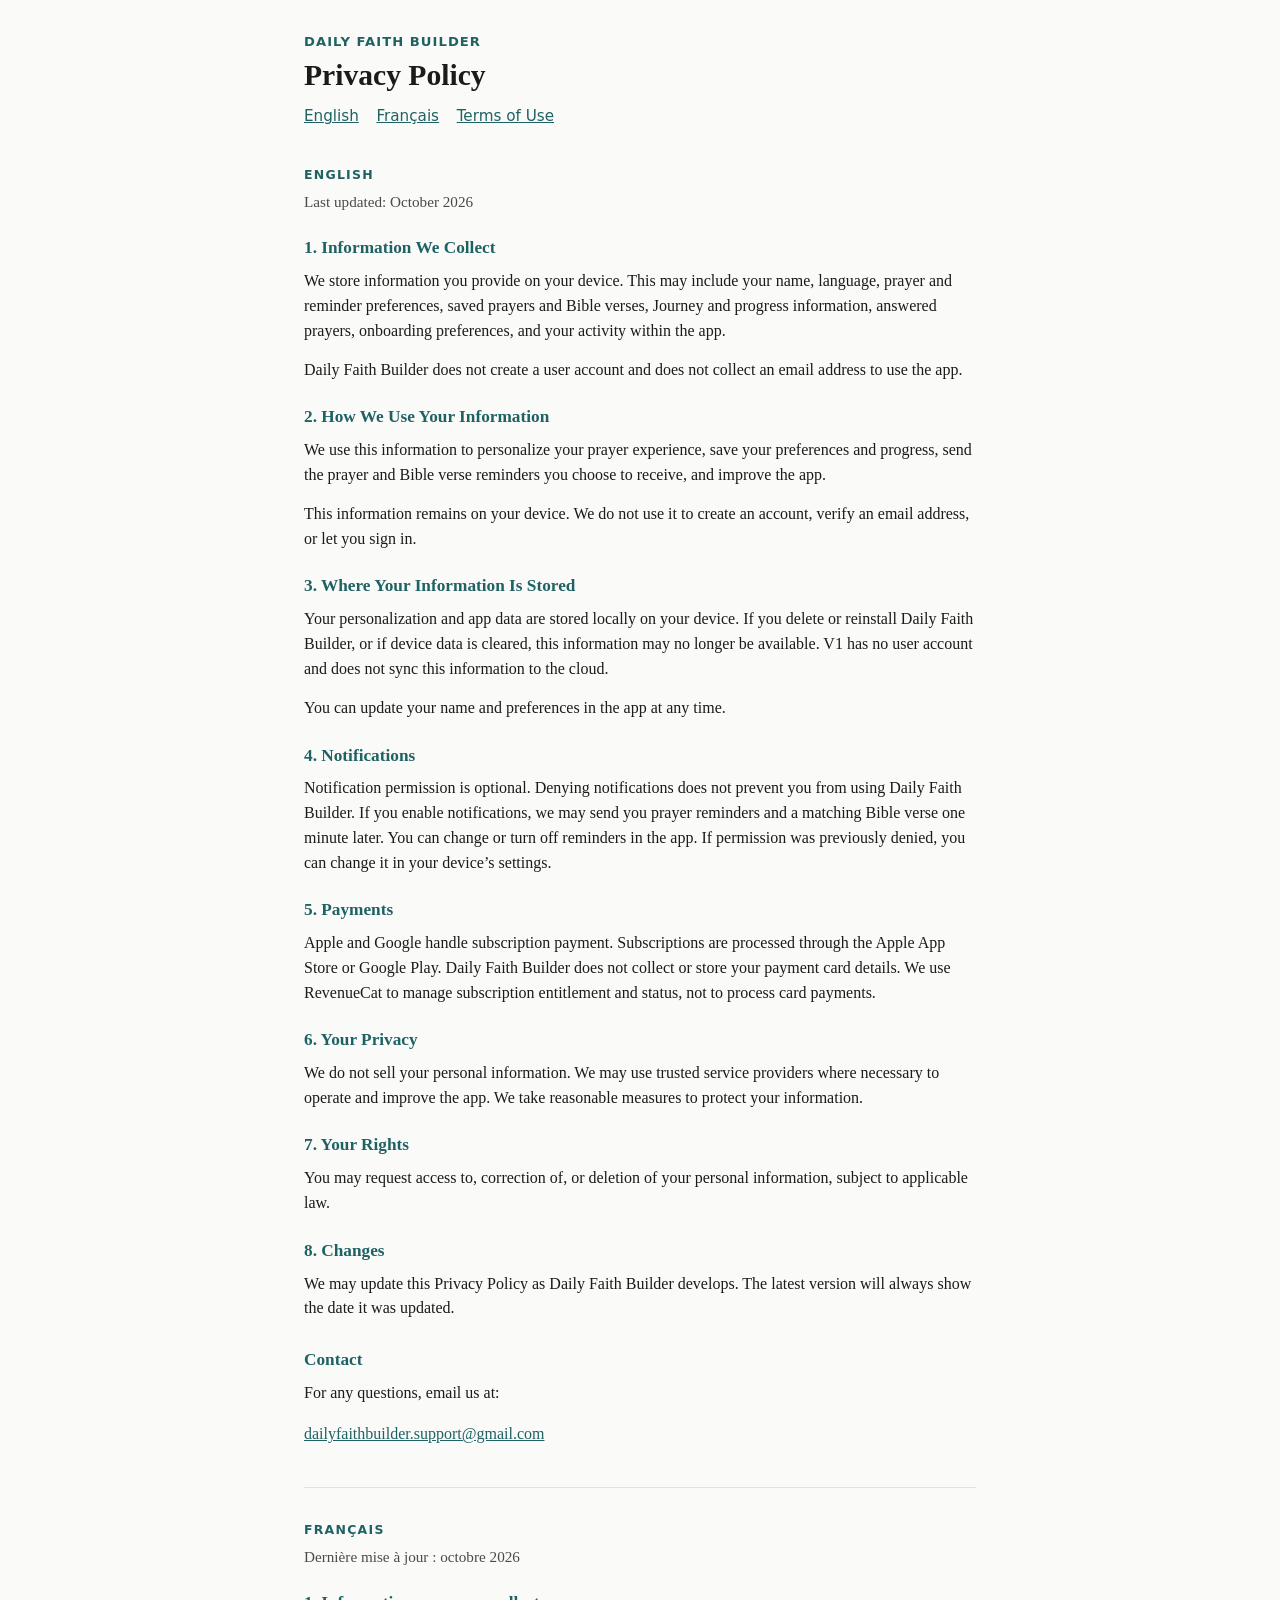
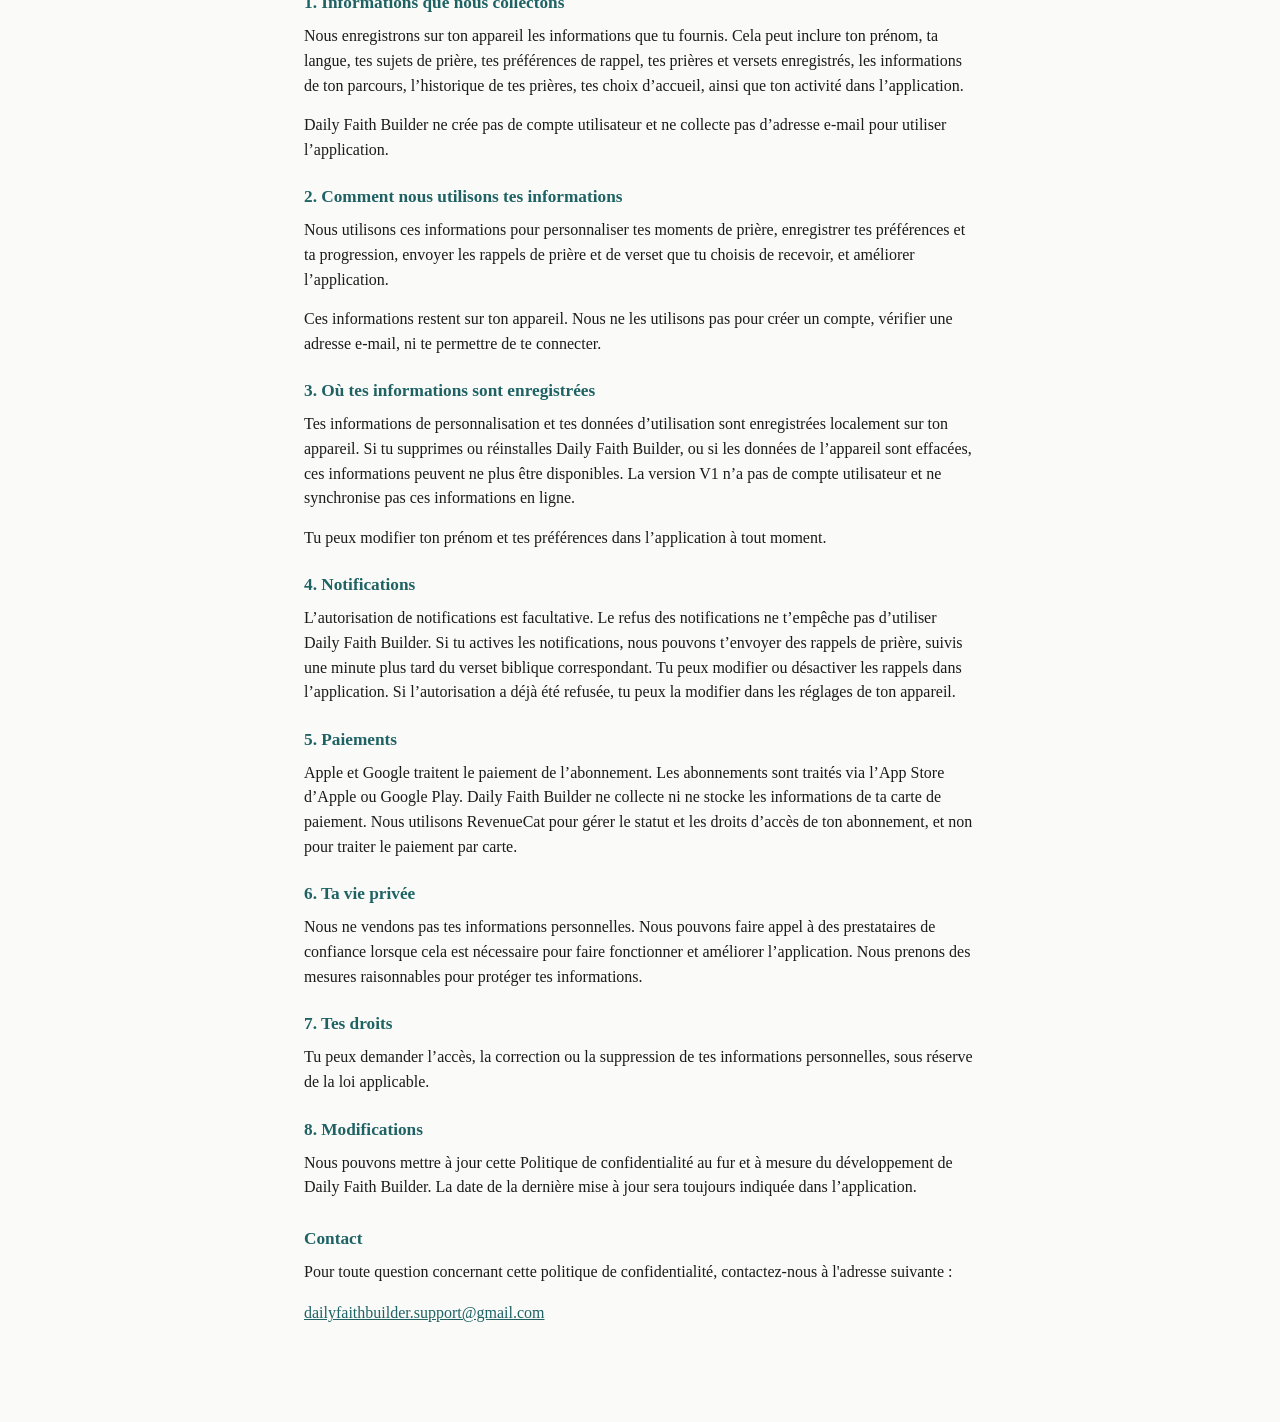
==== privacy/index.html @ 86c6c955 "Add files via upload" ====
<!DOCTYPE html>
<html lang="en">
<head>
  <meta charset="utf-8">
  <meta name="viewport" content="width=device-width, initial-scale=1">
  <meta name="robots" content="index,follow">
  <title>Daily Faith Builder — Privacy Policy</title>
  <link rel="stylesheet" href="../styles.css">
</head>
<body>
  <main class="wrap">
    <p class="brand">Daily Faith Builder</p>
    <h1>Privacy Policy</h1>
    <nav class="nav" aria-label="Page">
      <a href="#english">English</a>
      <a href="#francais">Français</a>
      <a href="../terms/">Terms of Use</a>
    </nav>

    <article class="lang" id="english" lang="en">
      <h2>English</h2>
      <p class="updated">Last updated: October 2026</p>
        <section class="section">
          <h3>1. Information We Collect</h3>
          <p>We store information you provide on your device. This may include your name, language, prayer and reminder preferences, saved prayers and Bible verses, Journey and progress information, answered prayers, onboarding preferences, and your activity within the app.</p>
          <p>Daily Faith Builder does not create a user account and does not collect an email address to use the app.</p>
        </section>
        <section class="section">
          <h3>2. How We Use Your Information</h3>
          <p>We use this information to personalize your prayer experience, save your preferences and progress, send the prayer and Bible verse reminders you choose to receive, and improve the app.</p>
          <p>This information remains on your device. We do not use it to create an account, verify an email address, or let you sign in.</p>
        </section>
        <section class="section">
          <h3>3. Where Your Information Is Stored</h3>
          <p>Your personalization and app data are stored locally on your device. If you delete or reinstall Daily Faith Builder, or if device data is cleared, this information may no longer be available. V1 has no user account and does not sync this information to the cloud.</p>
          <p>You can update your name and preferences in the app at any time.</p>
        </section>
        <section class="section">
          <h3>4. Notifications</h3>
          <p>Notification permission is optional. Denying notifications does not prevent you from using Daily Faith Builder. If you enable notifications, we may send you prayer reminders and a matching Bible verse one minute later. You can change or turn off reminders in the app. If permission was previously denied, you can change it in your device’s settings.</p>
        </section>
        <section class="section">
          <h3>5. Payments</h3>
          <p>Apple and Google handle subscription payment. Subscriptions are processed through the Apple App Store or Google Play. Daily Faith Builder does not collect or store your payment card details. We use RevenueCat to manage subscription entitlement and status, not to process card payments.</p>
        </section>
        <section class="section">
          <h3>6. Your Privacy</h3>
          <p>We do not sell your personal information. We may use trusted service providers where necessary to operate and improve the app. We take reasonable measures to protect your information.</p>
        </section>
        <section class="section">
          <h3>7. Your Rights</h3>
          <p>You may request access to, correction of, or deletion of your personal information, subject to applicable law.</p>
        </section>
        <section class="section">
          <h3>8. Changes</h3>
          <p>We may update this Privacy Policy as Daily Faith Builder develops. The latest version will always show the date it was updated.</p>
        </section>
        <div class="contact">
          <h3>Contact</h3>
          <p>For any questions, email us at:</p>
          <p><a class="email" href="mailto:dailyfaithbuilder.support@gmail.com">dailyfaithbuilder.support@gmail.com</a></p>
        </div>
    </article>

    <article class="lang" id="francais" lang="fr">
      <h2>Français</h2>
      <p class="updated">Dernière mise à jour : octobre 2026</p>
        <section class="section">
          <h3>1. Informations que nous collectons</h3>
          <p>Nous enregistrons sur ton appareil les informations que tu fournis. Cela peut inclure ton prénom, ta langue, tes sujets de prière, tes préférences de rappel, tes prières et versets enregistrés, les informations de ton parcours, l’historique de tes prières, tes choix d’accueil, ainsi que ton activité dans l’application.</p>
          <p>Daily Faith Builder ne crée pas de compte utilisateur et ne collecte pas d’adresse e-mail pour utiliser l’application.</p>
        </section>
        <section class="section">
          <h3>2. Comment nous utilisons tes informations</h3>
          <p>Nous utilisons ces informations pour personnaliser tes moments de prière, enregistrer tes préférences et ta progression, envoyer les rappels de prière et de verset que tu choisis de recevoir, et améliorer l’application.</p>
          <p>Ces informations restent sur ton appareil. Nous ne les utilisons pas pour créer un compte, vérifier une adresse e-mail, ni te permettre de te connecter.</p>
        </section>
        <section class="section">
          <h3>3. Où tes informations sont enregistrées</h3>
          <p>Tes informations de personnalisation et tes données d’utilisation sont enregistrées localement sur ton appareil. Si tu supprimes ou réinstalles Daily Faith Builder, ou si les données de l’appareil sont effacées, ces informations peuvent ne plus être disponibles. La version V1 n’a pas de compte utilisateur et ne synchronise pas ces informations en ligne.</p>
          <p>Tu peux modifier ton prénom et tes préférences dans l’application à tout moment.</p>
        </section>
        <section class="section">
          <h3>4. Notifications</h3>
          <p>L’autorisation de notifications est facultative. Le refus des notifications ne t’empêche pas d’utiliser Daily Faith Builder. Si tu actives les notifications, nous pouvons t’envoyer des rappels de prière, suivis une minute plus tard du verset biblique correspondant. Tu peux modifier ou désactiver les rappels dans l’application. Si l’autorisation a déjà été refusée, tu peux la modifier dans les réglages de ton appareil.</p>
        </section>
        <section class="section">
          <h3>5. Paiements</h3>
          <p>Apple et Google traitent le paiement de l’abonnement. Les abonnements sont traités via l’App Store d’Apple ou Google Play. Daily Faith Builder ne collecte ni ne stocke les informations de ta carte de paiement. Nous utilisons RevenueCat pour gérer le statut et les droits d’accès de ton abonnement, et non pour traiter le paiement par carte.</p>
        </section>
        <section class="section">
          <h3>6. Ta vie privée</h3>
          <p>Nous ne vendons pas tes informations personnelles. Nous pouvons faire appel à des prestataires de confiance lorsque cela est nécessaire pour faire fonctionner et améliorer l’application. Nous prenons des mesures raisonnables pour protéger tes informations.</p>
        </section>
        <section class="section">
          <h3>7. Tes droits</h3>
          <p>Tu peux demander l’accès, la correction ou la suppression de tes informations personnelles, sous réserve de la loi applicable.</p>
        </section>
        <section class="section">
          <h3>8. Modifications</h3>
          <p>Nous pouvons mettre à jour cette Politique de confidentialité au fur et à mesure du développement de Daily Faith Builder. La date de la dernière mise à jour sera toujours indiquée dans l’application.</p>
        </section>
        <div class="contact">
          <h3>Contact</h3>
          <p>Pour toute question concernant cette politique de confidentialité, contactez-nous à l'adresse suivante :</p>
          <p><a class="email" href="mailto:dailyfaithbuilder.support@gmail.com">dailyfaithbuilder.support@gmail.com</a></p>
        </div>
    </article>

  </main>
</body>
</html>
---- styles.css ----
/* Public legal pages — static, no analytics, no cookies. */
:root {
  color-scheme: light;
  --bg: #fafaf8;
  --ink: #1b1b1b;
  --muted: #4a4a46;
  --accent: #1f6264;
  --line: #e4e2dc;
}

* {
  box-sizing: border-box;
}

html {
  font-size: 100%;
}

body {
  margin: 0;
  background: var(--bg);
  color: var(--ink);
  font-family: "Iowan Old Style", "Palatino Linotype", Palatino, Georgia, "Times New Roman", serif;
  line-height: 1.55;
}

.wrap {
  width: min(42rem, calc(100% - 2.5rem));
  margin: 0 auto;
  padding: 2rem 0 3.5rem;
}

.brand {
  margin: 0 0 0.35rem;
  font-family: system-ui, -apple-system, "Segoe UI", sans-serif;
  font-size: 0.82rem;
  font-weight: 600;
  letter-spacing: 0.08em;
  text-transform: uppercase;
  color: var(--accent);
}

h1 {
  margin: 0 0 0.75rem;
  font-size: 1.85rem;
  font-weight: 650;
  line-height: 1.2;
}

.nav {
  display: flex;
  flex-wrap: wrap;
  gap: 0.75rem 1.1rem;
  margin: 0 0 2rem;
  font-family: system-ui, -apple-system, "Segoe UI", sans-serif;
  font-size: 0.95rem;
}

a {
  color: var(--accent);
}

.lang {
  margin: 0 0 2.5rem;
  padding-top: 0.25rem;
}

.lang + .lang {
  border-top: 1px solid var(--line);
  padding-top: 2rem;
}

.lang h2 {
  margin: 0 0 0.35rem;
  font-family: system-ui, -apple-system, "Segoe UI", sans-serif;
  font-size: 0.78rem;
  font-weight: 700;
  letter-spacing: 0.1em;
  text-transform: uppercase;
  color: var(--accent);
}

.updated {
  margin: 0 0 1.25rem;
  color: var(--muted);
  font-size: 0.95rem;
}

.intro,
.section p,
.contact p {
  margin: 0 0 0.9rem;
}

.section h3 {
  margin: 1.35rem 0 0.45rem;
  font-size: 1.08rem;
  font-weight: 700;
  color: var(--accent);
}

.contact h3 {
  margin: 1.6rem 0 0.45rem;
  font-size: 1.08rem;
  font-weight: 700;
  color: var(--accent);
}

.email {
  display: inline-block;
  margin-top: 0.15rem;
  word-break: break-word;
}

.home-links {
  display: grid;
  gap: 0.85rem;
  margin-top: 1.5rem;
}

.home-links a {
  display: block;
  padding: 0.9rem 1rem;
  border: 1px solid var(--line);
  border-radius: 8px;
  text-decoration: none;
  background: #fff;
  font-family: system-ui, -apple-system, "Segoe UI", sans-serif;
}

.home-links a:hover,
.home-links a:focus {
  border-color: var(--accent);
}

@media (max-width: 420px) {
  .wrap {
    width: min(42rem, calc(100% - 1.75rem));
    padding-top: 1.35rem;
  }

  h1 {
    font-size: 1.55rem;
  }

  body {
    font-size: 1.02rem;
  }
}
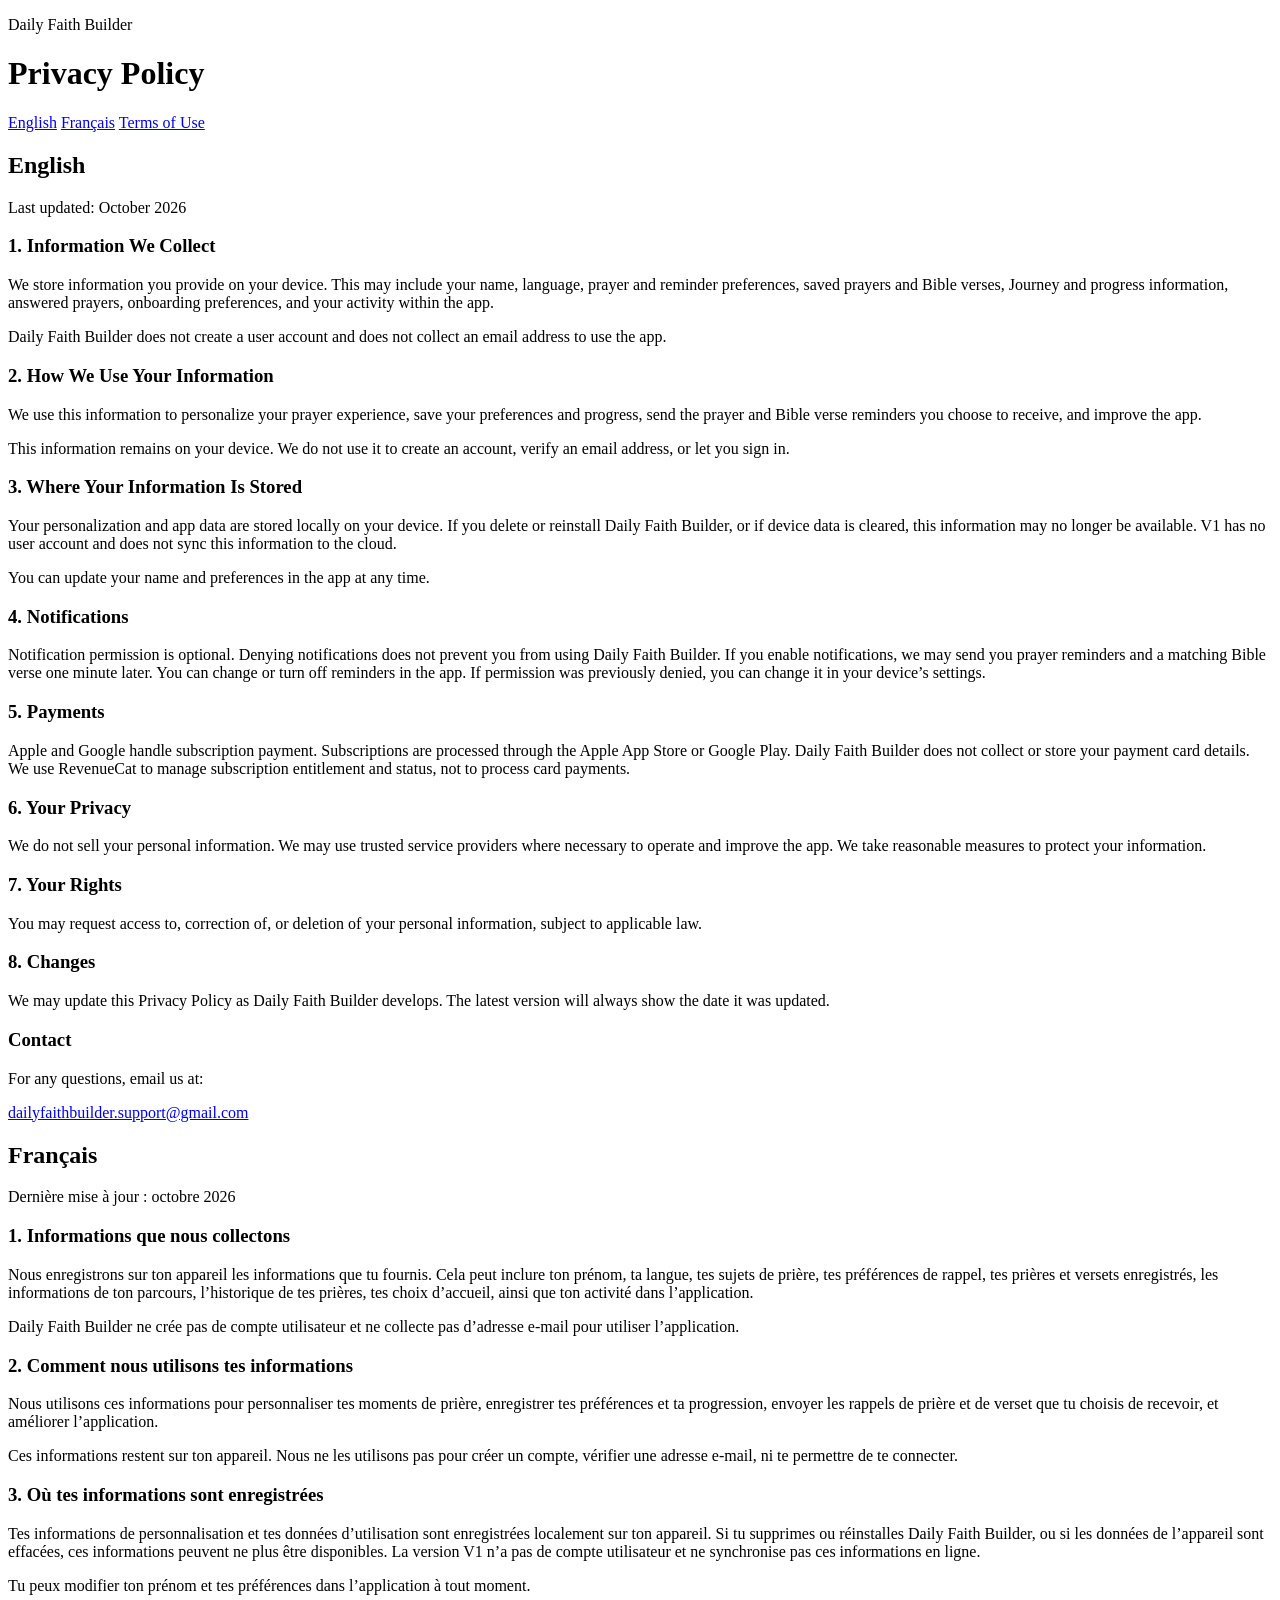
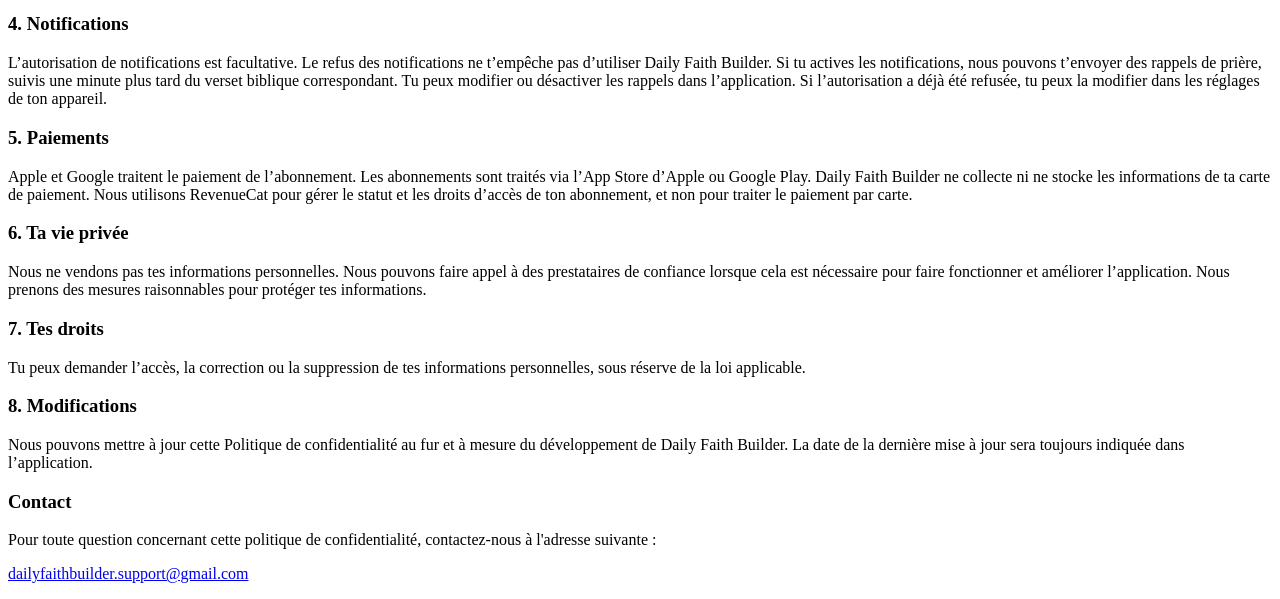
==== commit 9edfdbae: "Add files via upload" ====
--- a/privacy/index.html
+++ b/privacy/index.html
@@ -5,6 +5,7 @@
   <meta name="viewport" content="width=device-width, initial-scale=1">
   <meta name="robots" content="index,follow">
   <title>Daily Faith Builder — Privacy Policy</title>
+  <base href="/daily-faith-builder-legal-/privacy/">
   <link rel="stylesheet" href="../styles.css">
 </head>
 <body>
@@ -14,7 +15,7 @@
     <nav class="nav" aria-label="Page">
       <a href="#english">English</a>
       <a href="#francais">Français</a>
-      <a href="../terms/">Terms of Use</a>
+      <a href="../terms/index.html">Terms of Use</a>
     </nav>
 
     <article class="lang" id="english" lang="en">
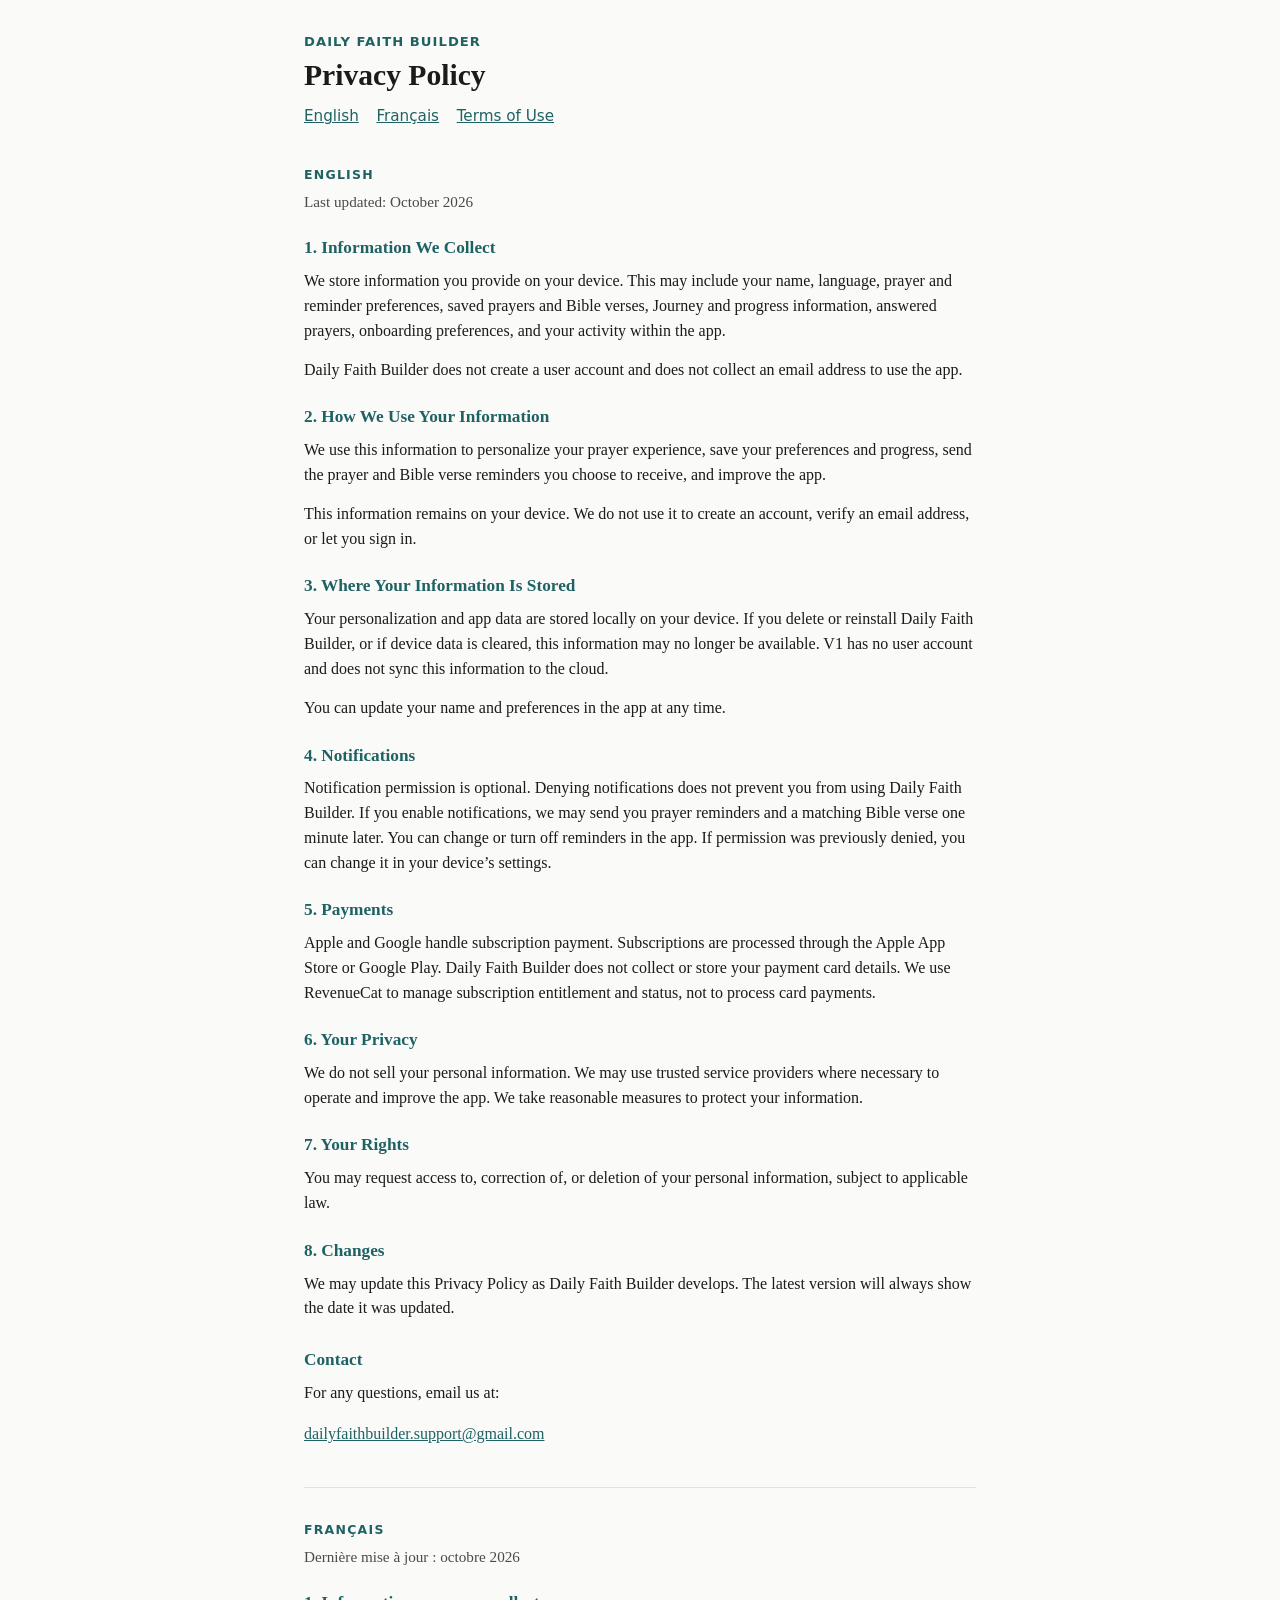
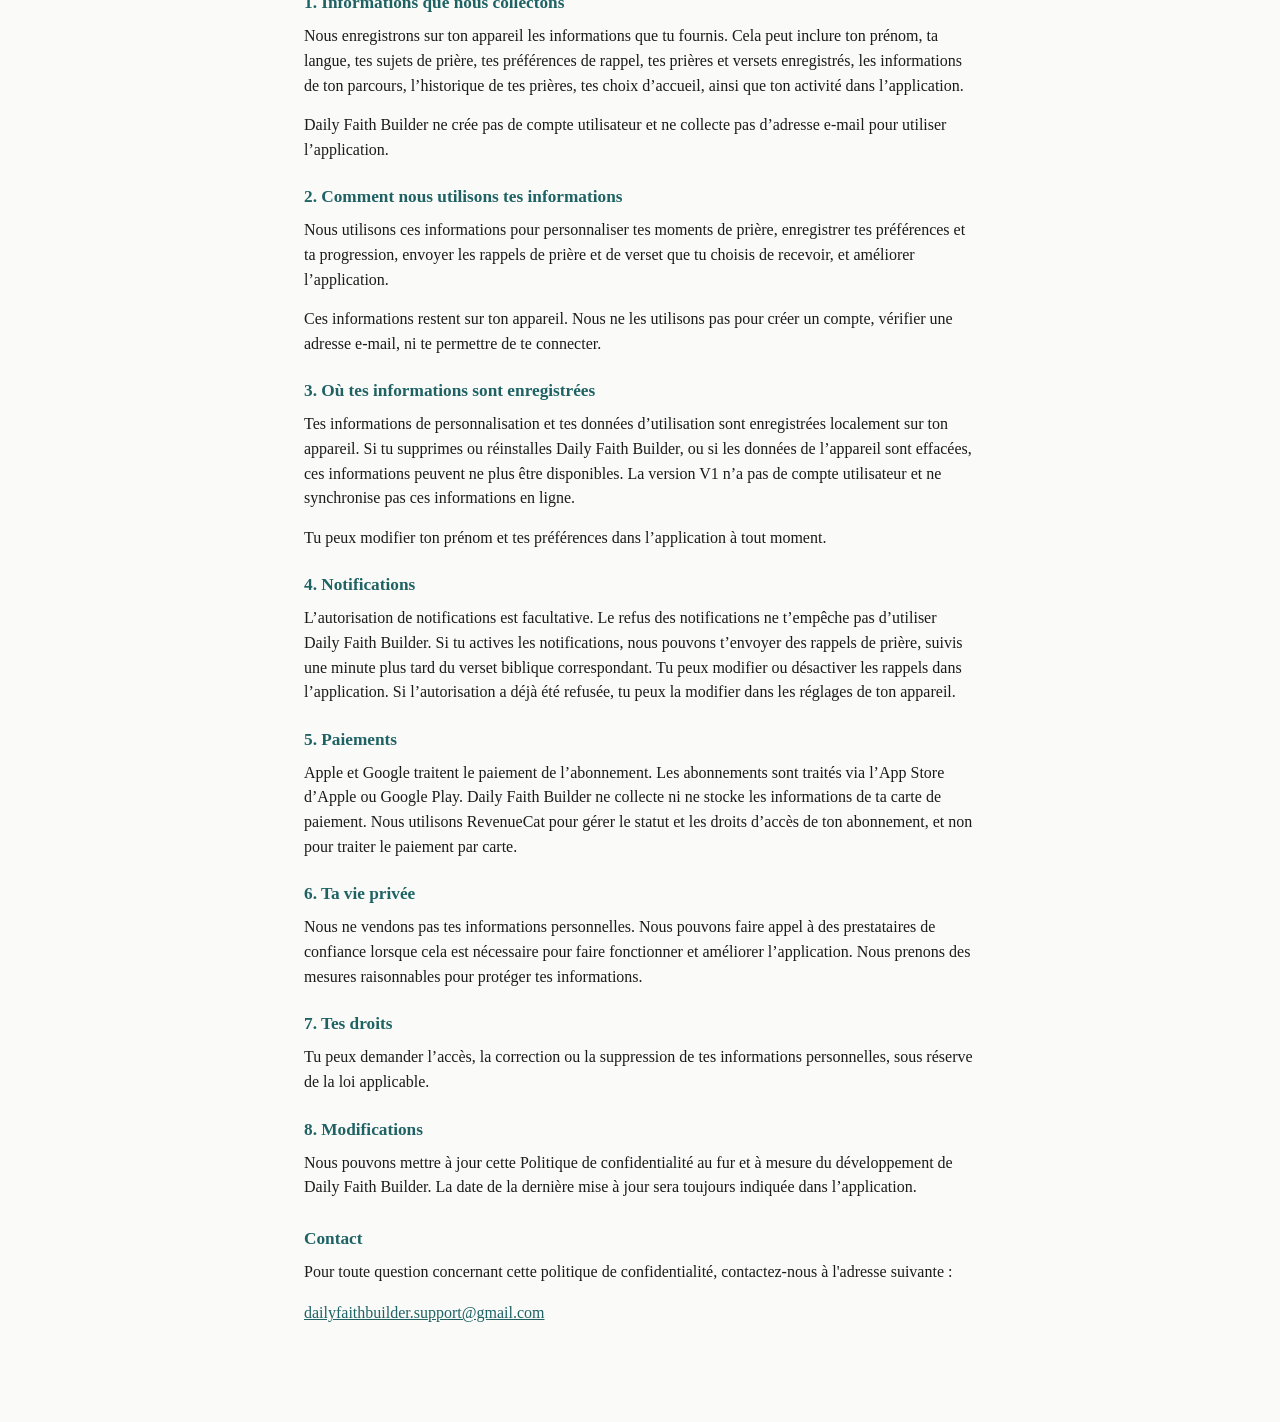
==== commit 94e1fd63: "Add files via upload" ====
--- a/privacy/index.html
+++ b/privacy/index.html
@@ -5,7 +5,6 @@
   <meta name="viewport" content="width=device-width, initial-scale=1">
   <meta name="robots" content="index,follow">
   <title>Daily Faith Builder — Privacy Policy</title>
-  <base href="/daily-faith-builder-legal-/privacy/">
   <link rel="stylesheet" href="../styles.css">
 </head>
 <body>
@@ -15,7 +14,7 @@
     <nav class="nav" aria-label="Page">
       <a href="#english">English</a>
       <a href="#francais">Français</a>
-      <a href="../terms/index.html">Terms of Use</a>
+      <a href="../terms/">Terms of Use</a>
     </nav>
 
     <article class="lang" id="english" lang="en">
